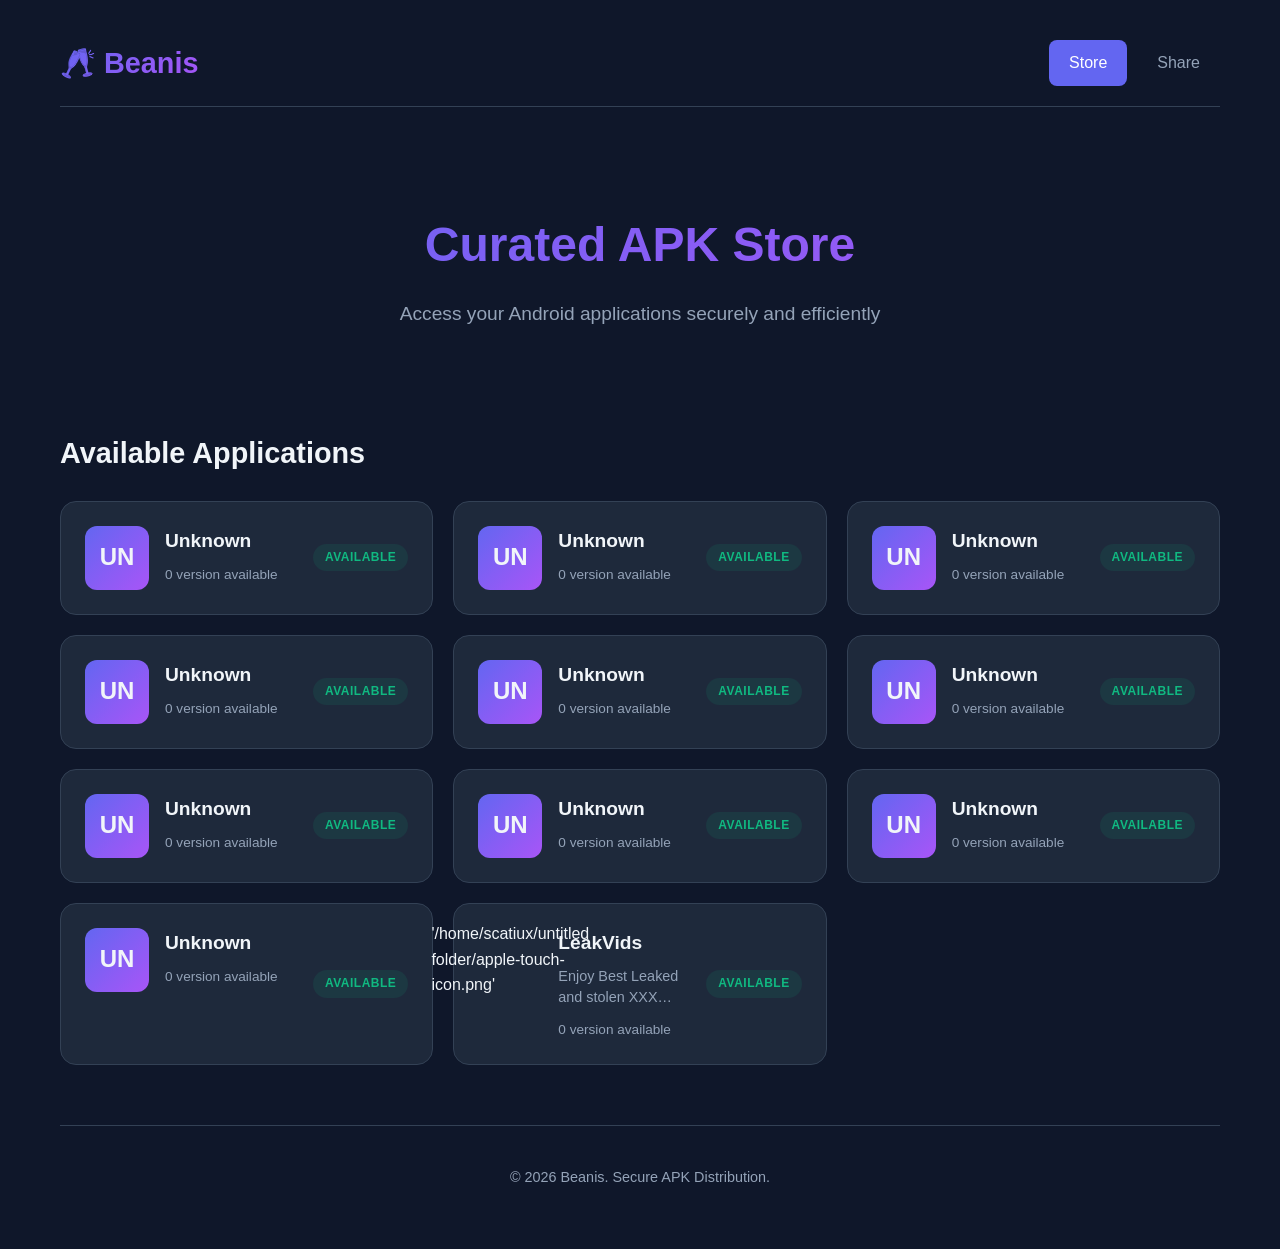
==== public/index.html @ b254963e "up" ====
<!DOCTYPE html>
<html lang="en">
<head>
    <meta charset="UTF-8">
    <meta name="viewport" content="width=device-width, initial-scale=1.0">
    <title>Beanis - APK Store</title>
    <link rel="stylesheet" href="styles.css">
</head>
<body>
    <div class="container">
        <header>
            <div class="logo">🥂 Beanis</div>
            <nav class="nav">
                <a href="index.html" class="nav-link active">Store</a>
                <a href="share.html" class="nav-link">Share</a>
            </nav>
        </header>

        <section class="hero">
            <h1>Curated APK Store</h1>
            <p>Access your Android applications securely and efficiently</p>
        </section>

        <section class="apps-section">
            <h2>Available Applications</h2>
            <div class="apps-grid">
                <div class="app-card" data-template="[0;34m[INFO][0m">
    <div class="app-icon">
        
        <div class=icon-placeholder>Un</div>
    </div>
    <div class="app-info">
        <h3 class="app-name">Unknown</h3>
        
        <div class="app-meta">
            <span class="version-count">0 version available</span>
        </div>
    </div>
    <div class="app-status">
        <span class="status-badge">Available</span>
    </div>
</div>
<div class="app-card" data-template="Available">
    <div class="app-icon">
        
        <div class=icon-placeholder>Un</div>
    </div>
    <div class="app-info">
        <h3 class="app-name">Unknown</h3>
        
        <div class="app-meta">
            <span class="version-count">0 version available</span>
        </div>
    </div>
    <div class="app-status">
        <span class="status-badge">Available</span>
    </div>
</div>
<div class="app-card" data-template="templates:">
    <div class="app-icon">
        
        <div class=icon-placeholder>Un</div>
    </div>
    <div class="app-info">
        <h3 class="app-name">Unknown</h3>
        
        <div class="app-meta">
            <span class="version-count">0 version available</span>
        </div>
    </div>
    <div class="app-status">
        <span class="status-badge">Available</span>
    </div>
</div>
<div class="app-card" data-template="-">
    <div class="app-icon">
        
        <div class=icon-placeholder>Un</div>
    </div>
    <div class="app-info">
        <h3 class="app-name">Unknown</h3>
        
        <div class="app-meta">
            <span class="version-count">0 version available</span>
        </div>
    </div>
    <div class="app-status">
        <span class="status-badge">Available</span>
    </div>
</div>
<div class="app-card" data-template="duckduckgo:">
    <div class="app-icon">
        
        <div class=icon-placeholder>Un</div>
    </div>
    <div class="app-info">
        <h3 class="app-name">Unknown</h3>
        
        <div class="app-meta">
            <span class="version-count">0 version available</span>
        </div>
    </div>
    <div class="app-status">
        <span class="status-badge">Available</span>
    </div>
</div>
<div class="app-card" data-template="DuckDuckGo">
    <div class="app-icon">
        
        <div class=icon-placeholder>Un</div>
    </div>
    <div class="app-info">
        <h3 class="app-name">Unknown</h3>
        
        <div class="app-meta">
            <span class="version-count">0 version available</span>
        </div>
    </div>
    <div class="app-status">
        <span class="status-badge">Available</span>
    </div>
</div>
<div class="app-card" data-template="Browser">
    <div class="app-icon">
        
        <div class=icon-placeholder>Un</div>
    </div>
    <div class="app-info">
        <h3 class="app-name">Unknown</h3>
        
        <div class="app-meta">
            <span class="version-count">0 version available</span>
        </div>
    </div>
    <div class="app-status">
        <span class="status-badge">Available</span>
    </div>
</div>
<div class="app-card" data-template="-">
    <div class="app-icon">
        
        <div class=icon-placeholder>Un</div>
    </div>
    <div class="app-info">
        <h3 class="app-name">Unknown</h3>
        
        <div class="app-meta">
            <span class="version-count">0 version available</span>
        </div>
    </div>
    <div class="app-status">
        <span class="status-badge">Available</span>
    </div>
</div>
<div class="app-card" data-template="leakvids:">
    <div class="app-icon">
        
        <div class=icon-placeholder>Un</div>
    </div>
    <div class="app-info">
        <h3 class="app-name">Unknown</h3>
        
        <div class="app-meta">
            <span class="version-count">0 version available</span>
        </div>
    </div>
    <div class="app-status">
        <span class="status-badge">Available</span>
    </div>
</div>
<div class="app-card" data-template="LeakVids">
    <div class="app-icon">
        
        <div class=icon-placeholder>Un</div>
    </div>
    <div class="app-info">
        <h3 class="app-name">Unknown</h3>
        
        <div class="app-meta">
            <span class="version-count">0 version available</span>
        </div>
    </div>
    <div class="app-status">
        <span class="status-badge">Available</span>
    </div>
</div>
<div class="app-card" data-template="leakvids">
    <div class="app-icon">
        <img src='/home/scatiux/untitled folder/apple-touch-icon.png' alt=LeakVids onerror=this.style.display='none'>
        '/home/scatiux/untitled folder/apple-touch-icon.png'
    </div>
    <div class="app-info">
        <h3 class="app-name">LeakVids</h3>
        <p class=app-description>Enjoy Best Leaked and stolen XXX vidoes for free.</p>
        <div class="app-meta">
            <span class="version-count">0 version available</span>
        </div>
    </div>
    <div class="app-status">
        <span class="status-badge">Available</span>
    </div>
</div>

            </div>
        </section>

        <footer>
            <p>© 2026 Beanis. Secure APK Distribution.</p>
        </footer>
    </div>
</body>
</html>
---- public/styles.css ----
:root {
    --primary: #6366f1;
    --primary-dark: #4f46e5;
    --bg: #0f172a;
    --bg-card: #1e293b;
    --bg-hover: #334155;
    --text: #f1f5f9;
    --text-muted: #94a3b8;
    --border: #334155;
    --success: #10b981;
    --shadow: rgba(0, 0, 0, 0.3);
}

* {
    margin: 0;
    padding: 0;
    box-sizing: border-box;
}

body {
    font-family: -apple-system, BlinkMacSystemFont, "Segoe UI", Roboto, Oxygen, Ubuntu, Cantarell, sans-serif;
    background: var(--bg);
    color: var(--text);
    line-height: 1.6;
    min-height: 100vh;
}

.container {
    max-width: 1200px;
    margin: 0 auto;
    padding: 20px;
}

/* Header */
header {
    display: flex;
    justify-content: space-between;
    align-items: center;
    padding: 20px 0;
    margin-bottom: 40px;
    border-bottom: 1px solid var(--border);
}

.logo {
    font-size: 1.8em;
    font-weight: 700;
    background: linear-gradient(135deg, #6366f1 0%, #a855f7 100%);
    -webkit-background-clip: text;
    -webkit-text-fill-color: transparent;
    background-clip: text;
}

.nav {
    display: flex;
    gap: 10px;
}

.nav-link {
    padding: 10px 20px;
    color: var(--text-muted);
    text-decoration: none;
    border-radius: 8px;
    transition: all 0.2s;
    font-weight: 500;
}

.nav-link:hover {
    background: var(--bg-hover);
    color: var(--text);
}

.nav-link.active {
    background: var(--primary);
    color: white;
}

/* Hero Section */
.hero {
    text-align: center;
    padding: 60px 20px;
    margin-bottom: 40px;
}

.hero h1 {
    font-size: 3em;
    margin-bottom: 15px;
    background: linear-gradient(135deg, #6366f1 0%, #a855f7 100%);
    -webkit-background-clip: text;
    -webkit-text-fill-color: transparent;
    background-clip: text;
}

.hero p {
    font-size: 1.2em;
    color: var(--text-muted);
}

/* Apps Section */
.apps-section {
    margin-bottom: 40px;
}

.apps-section h2 {
    margin-bottom: 25px;
    font-size: 1.8em;
}

.apps-grid {
    display: grid;
    grid-template-columns: repeat(auto-fill, minmax(320px, 1fr));
    gap: 20px;
}

.app-card {
    background: var(--bg-card);
    border: 1px solid var(--border);
    border-radius: 16px;
    padding: 24px;
    display: flex;
    gap: 16px;
    transition: all 0.3s;
}

.app-card:hover {
    border-color: var(--primary);
    box-shadow: 0 8px 24px var(--shadow);
    transform: translateY(-2px);
}

.app-icon {
    width: 64px;
    height: 64px;
    flex-shrink: 0;
    display: flex;
    align-items: center;
    justify-content: center;
}

.app-icon img {
    width: 64px;
    height: 64px;
    border-radius: 12px;
}

.icon-placeholder {
    width: 64px;
    height: 64px;
    background: linear-gradient(135deg, #6366f1 0%, #a855f7 100%);
    border-radius: 12px;
    display: flex;
    align-items: center;
    justify-content: center;
    font-weight: 700;
    font-size: 1.5em;
    text-transform: uppercase;
}

.app-info {
    flex: 1;
    min-width: 0;
}

.app-name {
    font-size: 1.2em;
    margin-bottom: 8px;
    color: var(--text);
}

.app-description {
    color: var(--text-muted);
    font-size: 0.9em;
    margin-bottom: 12px;
    line-height: 1.4;
    display: -webkit-box;
    -webkit-line-clamp: 2;
    -webkit-box-orient: vertical;
    overflow: hidden;
}

.app-meta {
    display: flex;
    align-items: center;
    gap: 10px;
}

.version-count {
    font-size: 0.85em;
    color: var(--text-muted);
}

.app-status {
    display: flex;
    align-items: center;
}

.status-badge {
    background: rgba(16, 185, 129, 0.1);
    color: var(--success);
    padding: 4px 12px;
    border-radius: 20px;
    font-size: 0.75em;
    font-weight: 600;
    text-transform: uppercase;
    letter-spacing: 0.5px;
}

/* Page Header */
.page-header {
    margin-bottom: 40px;
}

.back-link {
    display: inline-block;
    color: var(--text-muted);
    text-decoration: none;
    margin-bottom: 20px;
    transition: color 0.2s;
}

.back-link:hover {
    color: var(--primary);
}

.client-header-content {
    text-align: center;
    padding: 40px 20px;
}

.app-icon-large {
    width: 96px;
    height: 96px;
    margin: 0 auto 20px;
    display: flex;
    align-items: center;
    justify-content: center;
}

.app-icon-large img {
    width: 96px;
    height: 96px;
    border-radius: 16px;
}

.app-icon-large .icon-placeholder {
    width: 96px;
    height: 96px;
    font-size: 2em;
}

.page-header h1 {
    font-size: 2.5em;
    margin-bottom: 10px;
}

.header-description {
    color: var(--text-muted);
    font-size: 1.1em;
    margin-bottom: 20px;
}

.client-label {
    color: var(--primary);
    font-weight: 600;
    font-size: 0.9em;
    text-transform: uppercase;
    letter-spacing: 1px;
}

/* Downloads Section */
.downloads-section h2 {
    margin-bottom: 25px;
    font-size: 1.8em;
}

.downloads-list {
    display: flex;
    flex-direction: column;
    gap: 16px;
}

.download-item {
    background: var(--bg-card);
    border: 1px solid var(--border);
    border-radius: 12px;
    padding: 20px;
    display: flex;
    justify-content: space-between;
    align-items: center;
    gap: 20px;
    transition: all 0.2s;
}

.download-item:hover {
    border-color: var(--primary);
}

.download-info {
    flex: 1;
}

.download-version {
    font-size: 1.1em;
    font-weight: 600;
    margin-bottom: 6px;
}

.download-meta {
    font-size: 0.9em;
    color: var(--text-muted);
    margin-bottom: 8px;
}

.download-notes {
    font-size: 0.85em;
    color: var(--text-muted);
    font-style: italic;
}

.btn-download {
    padding: 12px 24px;
    background: linear-gradient(135deg, #6366f1 0%, #a855f7 100%);
    color: white;
    text-decoration: none;
    border-radius: 8px;
    font-weight: 600;
    display: flex;
    align-items: center;
    gap: 8px;
    white-space: nowrap;
    transition: transform 0.2s, box-shadow 0.2s;
}

.btn-download:hover {
    transform: translateY(-2px);
    box-shadow: 0 4px 12px rgba(99, 102, 241, 0.4);
}

/* Share Section */
.share-section {
    max-width: 800px;
}

.share-list {
    display: flex;
    flex-direction: column;
    gap: 16px;
}

.share-item {
    background: var(--bg-card);
    border: 1px solid var(--border);
    border-radius: 12px;
    padding: 20px;
}

.share-app-info {
    display: flex;
    align-items: center;
    gap: 12px;
    margin-bottom: 16px;
}

.share-icon {
    width: 48px;
    height: 48px;
    display: flex;
    align-items: center;
    justify-content: center;
}

.share-icon img {
    width: 48px;
    height: 48px;
    border-radius: 8px;
}

.icon-placeholder-small {
    width: 48px;
    height: 48px;
    background: linear-gradient(135deg, #6366f1 0%, #a855f7 100%);
    border-radius: 8px;
    display: flex;
    align-items: center;
    justify-content: center;
    font-weight: 700;
    font-size: 1.2em;
}

.share-app-name {
    font-weight: 600;
    font-size: 1.1em;
}

.share-client-id {
    color: var(--text-muted);
    font-size: 0.9em;
}

.share-link-box {
    display: flex;
    gap: 10px;
}

.share-link-input {
    flex: 1;
    padding: 10px 14px;
    background: var(--bg);
    border: 1px solid var(--border);
    border-radius: 8px;
    color: var(--text-muted);
    font-family: monospace;
    font-size: 0.9em;
}

.btn-copy {
    padding: 10px 20px;
    background: var(--bg-hover);
    color: var(--text);
    border: none;
    border-radius: 8px;
    font-weight: 600;
    cursor: pointer;
    transition: all 0.2s;
}

.btn-copy:hover {
    background: var(--primary);
    color: white;
}

/* Footer */
footer {
    text-align: center;
    padding: 40px 20px;
    color: var(--text-muted);
    font-size: 0.9em;
    border-top: 1px solid var(--border);
    margin-top: 60px;
}

/* Responsive */
@media (max-width: 768px) {
    .hero h1 {
        font-size: 2em;
    }

    .apps-grid {
        grid-template-columns: 1fr;
    }

    .download-item {
        flex-direction: column;
        align-items: flex-start;
    }

    .btn-download {
        width: 100%;
        justify-content: center;
    }

    .share-link-box {
        flex-direction: column;
    }

    .btn-copy {
        width: 100%;
    }
}
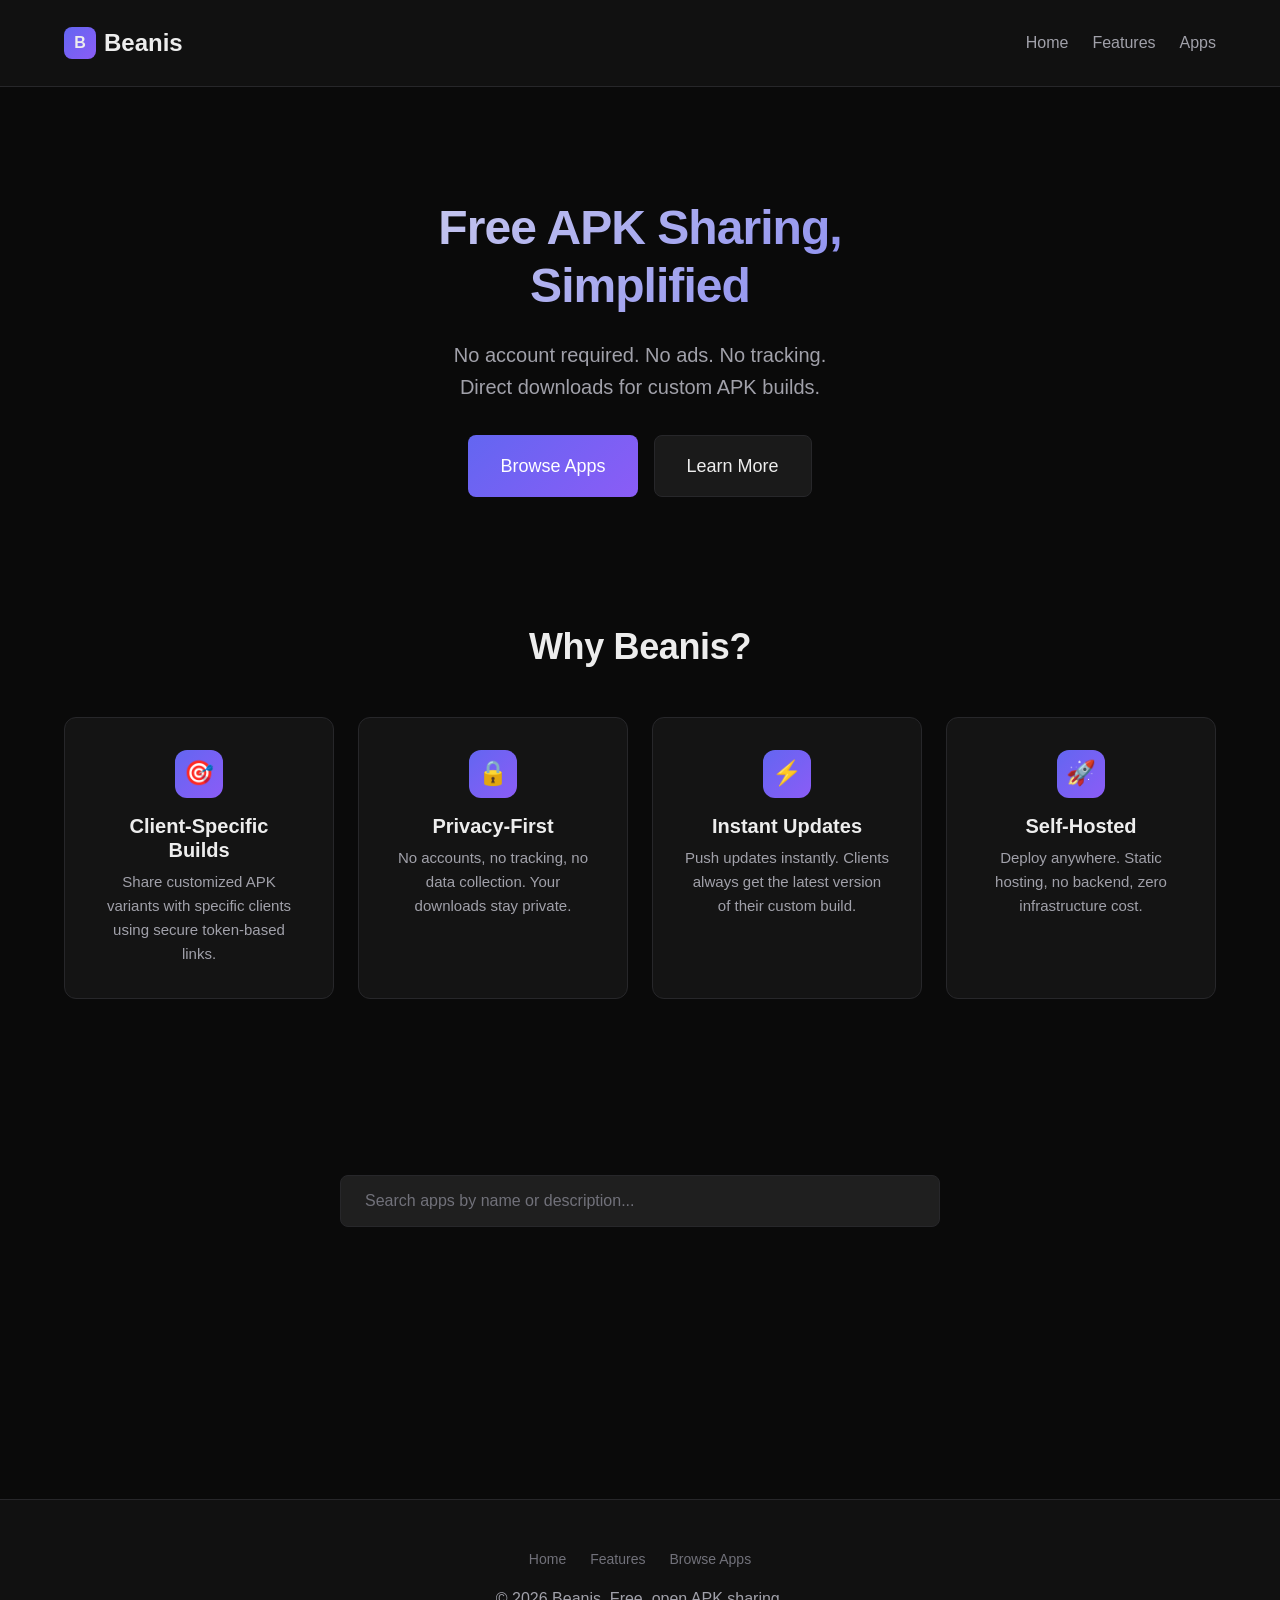
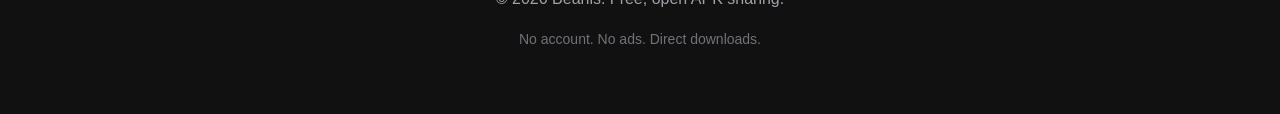
==== commit 1b211970: "web" ====
--- a/public/index.html
+++ b/public/index.html
@@ -3,210 +3,741 @@
 <head>
     <meta charset="UTF-8">
     <meta name="viewport" content="width=device-width, initial-scale=1.0">
-    <title>Beanis - APK Store</title>
-    <link rel="stylesheet" href="styles.css">
+    <meta name="description" content="Beanis - Free, open APK sharing. No account. No ads. Direct downloads.">
+    <meta name="theme-color" content="#0a0a0a">
+
+    
+<title>Beanis - Free APK Distribution | No Account, No Ads</title>
+
+
+    
+
+    <style>
+        /* Beanis Dark Theme - Modern & Minimalistic */
+
+        /* CSS Custom Properties */
+        :root {
+            /* Backgrounds */
+            --bg-primary: #0a0a0a;
+            --bg-secondary: #111111;
+            --bg-tertiary: #1a1a1a;
+            --bg-card: #141414;
+            --bg-card-hover: #1a1a1a;
+            --bg-input: #1f1f1f;
+
+            /* Text */
+            --text-primary: #ededed;
+            --text-secondary: #a1a1aa;
+            --text-muted: #71717a;
+            --text-accent: #fafafa;
+
+            /* Accents */
+            --accent-primary: #6366f1;
+            --accent-hover: #818cf8;
+            --accent-secondary: #8b5cf6;
+            --accent-success: #10b981;
+            --accent-warning: #f59e0b;
+            --accent-error: #ef4444;
+
+            /* Borders */
+            --border-default: #27272a;
+            --border-subtle: #1f1f1f;
+            --border-accent: #3f3f46;
+
+            /* Typography */
+            --font-primary: 'Inter', -apple-system, BlinkMacSystemFont, 'Segoe UI', Roboto, sans-serif;
+            --font-mono: 'JetBrains Mono', 'Fira Code', monospace;
+
+            /* Spacing */
+            --space-xs: 0.25rem;
+            --space-sm: 0.5rem;
+            --space-md: 1rem;
+            --space-lg: 1.5rem;
+            --space-xl: 2rem;
+            --space-2xl: 3rem;
+            --space-3xl: 4rem;
+
+            /* Transitions */
+            --transition-fast: 150ms cubic-bezier(0.4, 0, 0.2, 1);
+            --transition-base: 200ms cubic-bezier(0.4, 0, 0.2, 1);
+            --transition-slow: 300ms cubic-bezier(0.4, 0, 0.2, 1);
+
+            /* Shadows */
+            --shadow-sm: 0 1px 2px 0 rgb(0 0 0 / 0.5);
+            --shadow-md: 0 4px 6px -1px rgb(0 0 0 / 0.5), 0 2px 4px -2px rgb(0 0 0 / 0.5);
+            --shadow-lg: 0 10px 15px -3px rgb(0 0 0 / 0.5), 0 4px 6px -4px rgb(0 0 0 / 0.5);
+            --shadow-glow: 0 0 20px rgb(99 102 241 / 0.15);
+        }
+
+        /* Reset & Base */
+        *, *::before, *::after {
+            box-sizing: border-box;
+            margin: 0;
+            padding: 0;
+        }
+
+        html {
+            font-size: 16px;
+            scroll-behavior: smooth;
+        }
+
+        body {
+            font-family: var(--font-primary);
+            background-color: var(--bg-primary);
+            color: var(--text-primary);
+            line-height: 1.6;
+            min-height: 100vh;
+            -webkit-font-smoothing: antialiased;
+            -moz-osx-font-smoothing: grayscale;
+        }
+
+        /* Typography */
+        h1, h2, h3, h4, h5, h6 {
+            font-weight: 600;
+            line-height: 1.2;
+            color: var(--text-primary);
+        }
+
+        h1 { font-size: 3rem; letter-spacing: -0.02em; }
+        h2 { font-size: 2.25rem; letter-spacing: -0.01em; }
+        h3 { font-size: 1.875rem; }
+        h4 { font-size: 1.5rem; }
+        h5 { font-size: 1.25rem; }
+        h6 { font-size: 1rem; }
+
+        p {
+            color: var(--text-secondary);
+            margin-bottom: var(--space-md);
+        }
+
+        a {
+            color: var(--accent-primary);
+            text-decoration: none;
+            transition: color var(--transition-fast);
+        }
+
+        a:hover {
+            color: var(--accent-hover);
+        }
+
+        /* Container */
+        .container {
+            width: 100%;
+            max-width: 1200px;
+            margin: 0 auto;
+            padding: 0 var(--space-lg);
+        }
+
+        /* Header */
+        .header {
+            background-color: var(--bg-secondary);
+            border-bottom: 1px solid var(--border-default);
+            padding: var(--space-lg) 0;
+            position: sticky;
+            top: 0;
+            z-index: 100;
+            backdrop-filter: blur(10px);
+        }
+
+        .header-content {
+            display: flex;
+            justify-content: space-between;
+            align-items: center;
+        }
+
+        .logo {
+            font-size: 1.5rem;
+            font-weight: 700;
+            color: var(--text-primary);
+            text-decoration: none;
+            display: flex;
+            align-items: center;
+            gap: var(--space-sm);
+        }
+
+        .logo:hover {
+            color: var(--accent-primary);
+        }
+
+        .logo-icon {
+            width: 32px;
+            height: 32px;
+            background: linear-gradient(135deg, var(--accent-primary), var(--accent-secondary));
+            border-radius: 8px;
+            display: flex;
+            align-items: center;
+            justify-content: center;
+            font-weight: 700;
+            font-size: 1rem;
+        }
+
+        .nav-links {
+            display: flex;
+            gap: var(--space-lg);
+        }
+
+        .nav-link {
+            color: var(--text-secondary);
+            text-decoration: none;
+            font-weight: 500;
+            transition: color var(--transition-fast);
+        }
+
+        .nav-link:hover {
+            color: var(--text-primary);
+        }
+
+        /* Footer */
+        .footer {
+            background-color: var(--bg-secondary);
+            border-top: 1px solid var(--border-default);
+            padding: var(--space-2xl) 0;
+            margin-top: var(--space-3xl);
+        }
+
+        .footer-content {
+            text-align: center;
+            color: var(--text-muted);
+        }
+
+        .footer-links {
+            display: flex;
+            justify-content: center;
+            gap: var(--space-lg);
+            margin-bottom: var(--space-md);
+        }
+
+        .footer-link {
+            color: var(--text-muted);
+            text-decoration: none;
+            font-size: 0.875rem;
+            transition: color var(--transition-fast);
+        }
+
+        .footer-link:hover {
+            color: var(--text-secondary);
+        }
+
+        /* Buttons */
+        .btn {
+            display: inline-flex;
+            align-items: center;
+            justify-content: center;
+            gap: var(--space-sm);
+            padding: var(--space-sm) var(--space-lg);
+            font-size: 1rem;
+            font-weight: 500;
+            border-radius: 8px;
+            border: none;
+            cursor: pointer;
+            transition: all var(--transition-base);
+            text-decoration: none;
+        }
+
+        .btn-primary {
+            background: linear-gradient(135deg, var(--accent-primary), var(--accent-secondary));
+            color: white;
+        }
+
+        .btn-primary:hover {
+            box-shadow: var(--shadow-glow);
+            transform: translateY(-1px);
+        }
+
+        .btn-secondary {
+            background-color: var(--bg-tertiary);
+            color: var(--text-primary);
+            border: 1px solid var(--border-default);
+        }
+
+        .btn-secondary:hover {
+            background-color: var(--bg-card-hover);
+            border-color: var(--border-accent);
+        }
+
+        .btn-lg {
+            padding: var(--space-md) var(--space-xl);
+            font-size: 1.125rem;
+        }
+
+        /* Cards */
+        .card {
+            background-color: var(--bg-card);
+            border: 1px solid var(--border-default);
+            border-radius: 12px;
+            padding: var(--space-lg);
+            transition: all var(--transition-base);
+        }
+
+        .card:hover {
+            background-color: var(--bg-card-hover);
+            border-color: var(--border-accent);
+            box-shadow: var(--shadow-md);
+        }
+
+        /* Main Content */
+        .main-content {
+            min-height: calc(100vh - 200px);
+            padding: var(--space-2xl) 0;
+        }
+
+        /* Utility Classes */
+        .text-center { text-align: center; }
+        .text-muted { color: var(--text-muted); }
+        .text-accent { color: var(--accent-primary); }
+
+        .mt-1 { margin-top: var(--space-sm); }
+        .mt-2 { margin-top: var(--space-md); }
+        .mt-3 { margin-top: var(--space-lg); }
+        .mt-4 { margin-top: var(--space-xl); }
+
+        .mb-1 { margin-bottom: var(--space-sm); }
+        .mb-2 { margin-bottom: var(--space-md); }
+        .mb-3 { margin-bottom: var(--space-lg); }
+        .mb-4 { margin-bottom: var(--space-xl); }
+
+        .py-1 { padding-top: var(--space-sm); padding-bottom: var(--space-sm); }
+        .py-2 { padding-top: var(--space-md); padding-bottom: var(--space-md); }
+        .py-3 { padding-top: var(--space-lg); padding-bottom: var(--space-lg); }
+        .py-4 { padding-top: var(--space-xl); padding-bottom: var(--space-xl); }
+
+        /* Loading Spinner */
+        .spinner {
+            width: 40px;
+            height: 40px;
+            border: 3px solid var(--border-default);
+            border-top-color: var(--accent-primary);
+            border-radius: 50%;
+            animation: spin 0.8s linear infinite;
+            margin: var(--space-2xl) auto;
+        }
+
+        @keyframes spin {
+            to { transform: rotate(360deg); }
+        }
+
+        /* Responsive */
+        @media (max-width: 768px) {
+            h1 { font-size: 2rem; }
+            h2 { font-size: 1.75rem; }
+            h3 { font-size: 1.5rem; }
+
+            .container {
+                padding: 0 var(--space-md);
+            }
+
+            .nav-links {
+                display: none;
+            }
+
+            .footer-links {
+                flex-direction: column;
+                gap: var(--space-sm);
+            }
+        }
+
+        /* Custom scrollbar */
+        ::-webkit-scrollbar {
+            width: 8px;
+        }
+
+        ::-webkit-scrollbar-track {
+            background: var(--bg-secondary);
+        }
+
+        ::-webkit-scrollbar-thumb {
+            background: var(--border-default);
+            border-radius: 4px;
+        }
+
+        ::-webkit-scrollbar-thumb:hover {
+            background: var(--border-accent);
+        }
+
+        
+/* Hero Section */
+.hero {
+    text-align: center;
+    padding: var(--space-3xl) 0;
+}
+
+.hero h1 {
+    margin-bottom: var(--space-lg);
+    background: linear-gradient(135deg, var(--text-primary) 0%, var(--accent-primary) 100%);
+    -webkit-background-clip: text;
+    -webkit-text-fill-color: transparent;
+    background-clip: text;
+}
+
+.hero-tagline {
+    font-size: 1.25rem;
+    color: var(--text-secondary);
+    max-width: 600px;
+    margin: 0 auto var(--space-xl);
+}
+
+.hero-actions {
+    display: flex;
+    gap: var(--space-md);
+    justify-content: center;
+    flex-wrap: wrap;
+}
+
+/* Features Grid */
+.features-section {
+    padding: var(--space-3xl) 0;
+}
+
+.section-title {
+    text-align: center;
+    margin-bottom: var(--space-2xl);
+}
+
+.features-grid {
+    display: grid;
+    grid-template-columns: repeat(auto-fit, minmax(250px, 1fr));
+    gap: var(--space-lg);
+    margin-bottom: var(--space-3xl);
+}
+
+.feature-card {
+    background-color: var(--bg-card);
+    border: 1px solid var(--border-default);
+    border-radius: 12px;
+    padding: var(--space-xl);
+    text-align: center;
+    transition: all var(--transition-base);
+}
+
+.feature-card:hover {
+    border-color: var(--accent-primary);
+    box-shadow: var(--shadow-glow);
+    transform: translateY(-2px);
+}
+
+.feature-icon {
+    width: 48px;
+    height: 48px;
+    margin: 0 auto var(--space-md);
+    background: linear-gradient(135deg, var(--accent-primary), var(--accent-secondary));
+    border-radius: 12px;
+    display: flex;
+    align-items: center;
+    justify-content: center;
+    font-size: 1.5rem;
+}
+
+.feature-card h3 {
+    margin-bottom: var(--space-sm);
+    font-size: 1.25rem;
+}
+
+.feature-card p {
+    font-size: 0.9375rem;
+    margin-bottom: 0;
+}
+
+/* Search Bar */
+.search-section {
+    padding: var(--space-2xl) 0;
+    text-align: center;
+}
+
+.search-container {
+    max-width: 600px;
+    margin: 0 auto;
+    position: relative;
+}
+
+.search-input {
+    width: 100%;
+    padding: var(--space-md) var(--space-lg);
+    font-size: 1rem;
+    background-color: var(--bg-input);
+    border: 1px solid var(--border-default);
+    border-radius: 8px;
+    color: var(--text-primary);
+    transition: all var(--transition-base);
+}
+
+.search-input:focus {
+    outline: none;
+    border-color: var(--accent-primary);
+    box-shadow: 0 0 0 3px rgba(99, 102, 241, 0.1);
+}
+
+.search-input::placeholder {
+    color: var(--text-muted);
+}
+
+/* Apps Grid */
+.apps-section {
+    padding: var(--space-2xl) 0 var(--space-3xl);
+}
+
+.apps-grid {
+    display: grid;
+    grid-template-columns: repeat(auto-fill, minmax(280px, 1fr));
+    gap: var(--space-lg);
+}
+
+.app-card {
+    background-color: var(--bg-card);
+    border: 1px solid var(--border-default);
+    border-radius: 12px;
+    padding: var(--space-lg);
+    display: flex;
+    gap: var(--space-md);
+    transition: all var(--transition-base);
+    cursor: pointer;
+    text-decoration: none;
+}
+
+.app-card:hover {
+    border-color: var(--accent-primary);
+    background-color: var(--bg-card-hover);
+    transform: translateY(-2px);
+    box-shadow: var(--shadow-md);
+}
+
+.app-icon {
+    width: 64px;
+    height: 64px;
+    border-radius: 12px;
+    object-fit: cover;
+    flex-shrink: 0;
+    background-color: var(--bg-tertiary);
+}
+
+.app-info {
+    flex: 1;
+    min-width: 0;
+}
+
+.app-name {
+    font-size: 1.125rem;
+    font-weight: 600;
+    color: var(--text-primary);
+    margin-bottom: var(--space-xs);
+    overflow: hidden;
+    text-overflow: ellipsis;
+    white-space: nowrap;
+}
+
+.app-desc {
+    font-size: 0.875rem;
+    color: var(--text-secondary);
+    display: -webkit-box;
+    -webkit-line-clamp: 2;
+    -webkit-box-orient: vertical;
+    overflow: hidden;
+    margin-bottom: var(--space-sm);
+}
+
+.app-meta {
+    display: flex;
+    gap: var(--space-sm);
+    font-size: 0.75rem;
+    color: var(--text-muted);
+}
+
+.app-category {
+    background-color: var(--bg-tertiary);
+    padding: var(--space-xs) var(--space-sm);
+    border-radius: 4px;
+}
+
+/* Loading & Empty States */
+.loading-state,
+.empty-state {
+    text-align: center;
+    padding: var(--space-3xl) 0;
+}
+
+.empty-state-icon {
+    font-size: 3rem;
+    margin-bottom: var(--space-lg);
+    opacity: 0.5;
+}
+
+.empty-state-text {
+    color: var(--text-muted);
+    font-size: 1.125rem;
+}
+
+/* Category Filter */
+.category-filter {
+    display: flex;
+    gap: var(--space-sm);
+    justify-content: center;
+    flex-wrap: wrap;
+    margin-bottom: var(--space-xl);
+}
+
+.category-btn {
+    padding: var(--space-sm) var(--space-md);
+    font-size: 0.875rem;
+    background-color: var(--bg-tertiary);
+    border: 1px solid var(--border-default);
+    border-radius: 6px;
+    color: var(--text-secondary);
+    cursor: pointer;
+    transition: all var(--transition-fast);
+}
+
+.category-btn:hover {
+    background-color: var(--bg-card-hover);
+    border-color: var(--border-accent);
+    color: var(--text-primary);
+}
+
+.category-btn.active {
+    background-color: var(--accent-primary);
+    border-color: var(--accent-primary);
+    color: white;
+}
+
+@media (max-width: 640px) {
+    .hero {
+        padding: var(--space-2xl) 0;
+    }
+
+    .hero h1 {
+        font-size: 2rem;
+    }
+
+    .hero-tagline {
+        font-size: 1rem;
+    }
+
+    .features-grid {
+        grid-template-columns: 1fr;
+    }
+
+    .apps-grid {
+        grid-template-columns: 1fr;
+    }
+}
+
+    </style>
 </head>
 <body>
+    <!-- Header -->
+    <header class="header">
+        <div class="container">
+            <div class="header-content">
+                <a href="/" class="logo">
+                    <div class="logo-icon">B</div>
+                    <span>Beanis</span>
+                </a>
+                <nav class="nav-links">
+                    <a href="/" class="nav-link">Home</a>
+                    <a href="/#features" class="nav-link">Features</a>
+                    <a href="/#apps" class="nav-link">Apps</a>
+                </nav>
+            </div>
+        </div>
+    </header>
+
+    <!-- Main Content -->
+    <main class="main-content">
+        
+<!-- Hero Section -->
+<section class="hero">
     <div class="container">
-        <header>
-            <div class="logo">🥂 Beanis</div>
-            <nav class="nav">
-                <a href="index.html" class="nav-link active">Store</a>
-                <a href="share.html" class="nav-link">Share</a>
-            </nav>
-        </header>
-
-        <section class="hero">
-            <h1>Curated APK Store</h1>
-            <p>Access your Android applications securely and efficiently</p>
-        </section>
-
-        <section class="apps-section">
-            <h2>Available Applications</h2>
-            <div class="apps-grid">
-                <div class="app-card" data-template="[0;34m[INFO][0m">
-    <div class="app-icon">
-        
-        <div class=icon-placeholder>Un</div>
-    </div>
-    <div class="app-info">
-        <h3 class="app-name">Unknown</h3>
-        
-        <div class="app-meta">
-            <span class="version-count">0 version available</span>
+        <h1>Free APK Sharing,<br>Simplified</h1>
+        <p class="hero-tagline">
+            No account required. No ads. No tracking.<br>
+            Direct downloads for custom APK builds.
+        </p>
+        <div class="hero-actions">
+            <a href="#apps" class="btn btn-primary btn-lg">Browse Apps</a>
+            <a href="#features" class="btn btn-secondary btn-lg">Learn More</a>
         </div>
     </div>
-    <div class="app-status">
-        <span class="status-badge">Available</span>
-    </div>
-</div>
-<div class="app-card" data-template="Available">
-    <div class="app-icon">
-        
-        <div class=icon-placeholder>Un</div>
-    </div>
-    <div class="app-info">
-        <h3 class="app-name">Unknown</h3>
-        
-        <div class="app-meta">
-            <span class="version-count">0 version available</span>
+</section>
+
+<!-- Features Section -->
+<section id="features" class="features-section">
+    <div class="container">
+        <h2 class="section-title">Why Beanis?</h2>
+        <div class="features-grid">
+            <div class="feature-card">
+                <div class="feature-icon">🎯</div>
+                <h3>Client-Specific Builds</h3>
+                <p>Share customized APK variants with specific clients using secure token-based links.</p>
+            </div>
+            <div class="feature-card">
+                <div class="feature-icon">🔒</div>
+                <h3>Privacy-First</h3>
+                <p>No accounts, no tracking, no data collection. Your downloads stay private.</p>
+            </div>
+            <div class="feature-card">
+                <div class="feature-icon">⚡</div>
+                <h3>Instant Updates</h3>
+                <p>Push updates instantly. Clients always get the latest version of their custom build.</p>
+            </div>
+            <div class="feature-card">
+                <div class="feature-icon">🚀</div>
+                <h3>Self-Hosted</h3>
+                <p>Deploy anywhere. Static hosting, no backend, zero infrastructure cost.</p>
+            </div>
         </div>
     </div>
-    <div class="app-status">
-        <span class="status-badge">Available</span>
-    </div>
-</div>
-<div class="app-card" data-template="templates:">
-    <div class="app-icon">
-        
-        <div class=icon-placeholder>Un</div>
-    </div>
-    <div class="app-info">
-        <h3 class="app-name">Unknown</h3>
-        
-        <div class="app-meta">
-            <span class="version-count">0 version available</span>
+</section>
+
+<!-- Search Section -->
+<section class="search-section">
+    <div class="container">
+        <div class="search-container">
+            <input
+                type="text"
+                id="searchInput"
+                class="search-input"
+                placeholder="Search apps by name or description..."
+                autocomplete="off"
+            >
         </div>
     </div>
-    <div class="app-status">
-        <span class="status-badge">Available</span>
-    </div>
-</div>
-<div class="app-card" data-template="-">
-    <div class="app-icon">
-        
-        <div class=icon-placeholder>Un</div>
-    </div>
-    <div class="app-info">
-        <h3 class="app-name">Unknown</h3>
-        
-        <div class="app-meta">
-            <span class="version-count">0 version available</span>
+</section>
+
+<!-- Apps Section -->
+<section id="apps" class="apps-section">
+    <div class="container">
+        <div id="loadingState" class="loading-state" style="display: none;">
+            <div class="spinner"></div>
+        </div>
+
+        <div id="emptyState" class="empty-state" style="display: none;">
+            <div class="empty-state-icon">📦</div>
+            <p class="empty-state-text">No apps found matching your search.</p>
+        </div>
+
+        <div id="appsGrid" class="apps-grid">
+            <!-- Apps will be loaded here dynamically -->
         </div>
     </div>
-    <div class="app-status">
-        <span class="status-badge">Available</span>
-    </div>
-</div>
-<div class="app-card" data-template="duckduckgo:">
-    <div class="app-icon">
-        
-        <div class=icon-placeholder>Un</div>
-    </div>
-    <div class="app-info">
-        <h3 class="app-name">Unknown</h3>
-        
-        <div class="app-meta">
-            <span class="version-count">0 version available</span>
+</section>
+
+    </main>
+
+    <!-- Footer -->
+    <footer class="footer">
+        <div class="container">
+            <div class="footer-content">
+                <div class="footer-links">
+                    <a href="/" class="footer-link">Home</a>
+                    <a href="/#features" class="footer-link">Features</a>
+                    <a href="/#apps" class="footer-link">Browse Apps</a>
+                </div>
+                <p>&copy; 2026 Beanis. Free, open APK sharing.</p>
+                <p class="text-muted" style="font-size: 0.875rem;">No account. No ads. Direct downloads.</p>
+            </div>
         </div>
-    </div>
-    <div class="app-status">
-        <span class="status-badge">Available</span>
-    </div>
-</div>
-<div class="app-card" data-template="DuckDuckGo">
-    <div class="app-icon">
-        
-        <div class=icon-placeholder>Un</div>
-    </div>
-    <div class="app-info">
-        <h3 class="app-name">Unknown</h3>
-        
-        <div class="app-meta">
-            <span class="version-count">0 version available</span>
-        </div>
-    </div>
-    <div class="app-status">
-        <span class="status-badge">Available</span>
-    </div>
-</div>
-<div class="app-card" data-template="Browser">
-    <div class="app-icon">
-        
-        <div class=icon-placeholder>Un</div>
-    </div>
-    <div class="app-info">
-        <h3 class="app-name">Unknown</h3>
-        
-        <div class="app-meta">
-            <span class="version-count">0 version available</span>
-        </div>
-    </div>
-    <div class="app-status">
-        <span class="status-badge">Available</span>
-    </div>
-</div>
-<div class="app-card" data-template="-">
-    <div class="app-icon">
-        
-        <div class=icon-placeholder>Un</div>
-    </div>
-    <div class="app-info">
-        <h3 class="app-name">Unknown</h3>
-        
-        <div class="app-meta">
-            <span class="version-count">0 version available</span>
-        </div>
-    </div>
-    <div class="app-status">
-        <span class="status-badge">Available</span>
-    </div>
-</div>
-<div class="app-card" data-template="leakvids:">
-    <div class="app-icon">
-        
-        <div class=icon-placeholder>Un</div>
-    </div>
-    <div class="app-info">
-        <h3 class="app-name">Unknown</h3>
-        
-        <div class="app-meta">
-            <span class="version-count">0 version available</span>
-        </div>
-    </div>
-    <div class="app-status">
-        <span class="status-badge">Available</span>
-    </div>
-</div>
-<div class="app-card" data-template="LeakVids">
-    <div class="app-icon">
-        
-        <div class=icon-placeholder>Un</div>
-    </div>
-    <div class="app-info">
-        <h3 class="app-name">Unknown</h3>
-        
-        <div class="app-meta">
-            <span class="version-count">0 version available</span>
-        </div>
-    </div>
-    <div class="app-status">
-        <span class="status-badge">Available</span>
-    </div>
-</div>
-<div class="app-card" data-template="leakvids">
-    <div class="app-icon">
-        <img src='/home/scatiux/untitled folder/apple-touch-icon.png' alt=LeakVids onerror=this.style.display='none'>
-        '/home/scatiux/untitled folder/apple-touch-icon.png'
-    </div>
-    <div class="app-info">
-        <h3 class="app-name">LeakVids</h3>
-        <p class=app-description>Enjoy Best Leaked and stolen XXX vidoes for free.</p>
-        <div class="app-meta">
-            <span class="version-count">0 version available</span>
-        </div>
-    </div>
-    <div class="app-status">
-        <span class="status-badge">Available</span>
-    </div>
-</div>
-
-            </div>
-        </section>
-
-        <footer>
-            <p>© 2026 Beanis. Secure APK Distribution.</p>
-        </footer>
-    </div>
+    </footer>
+
+    
+<script src="/assets/js/main.js"></script>
+
 </body>
-</html>
+</html>
